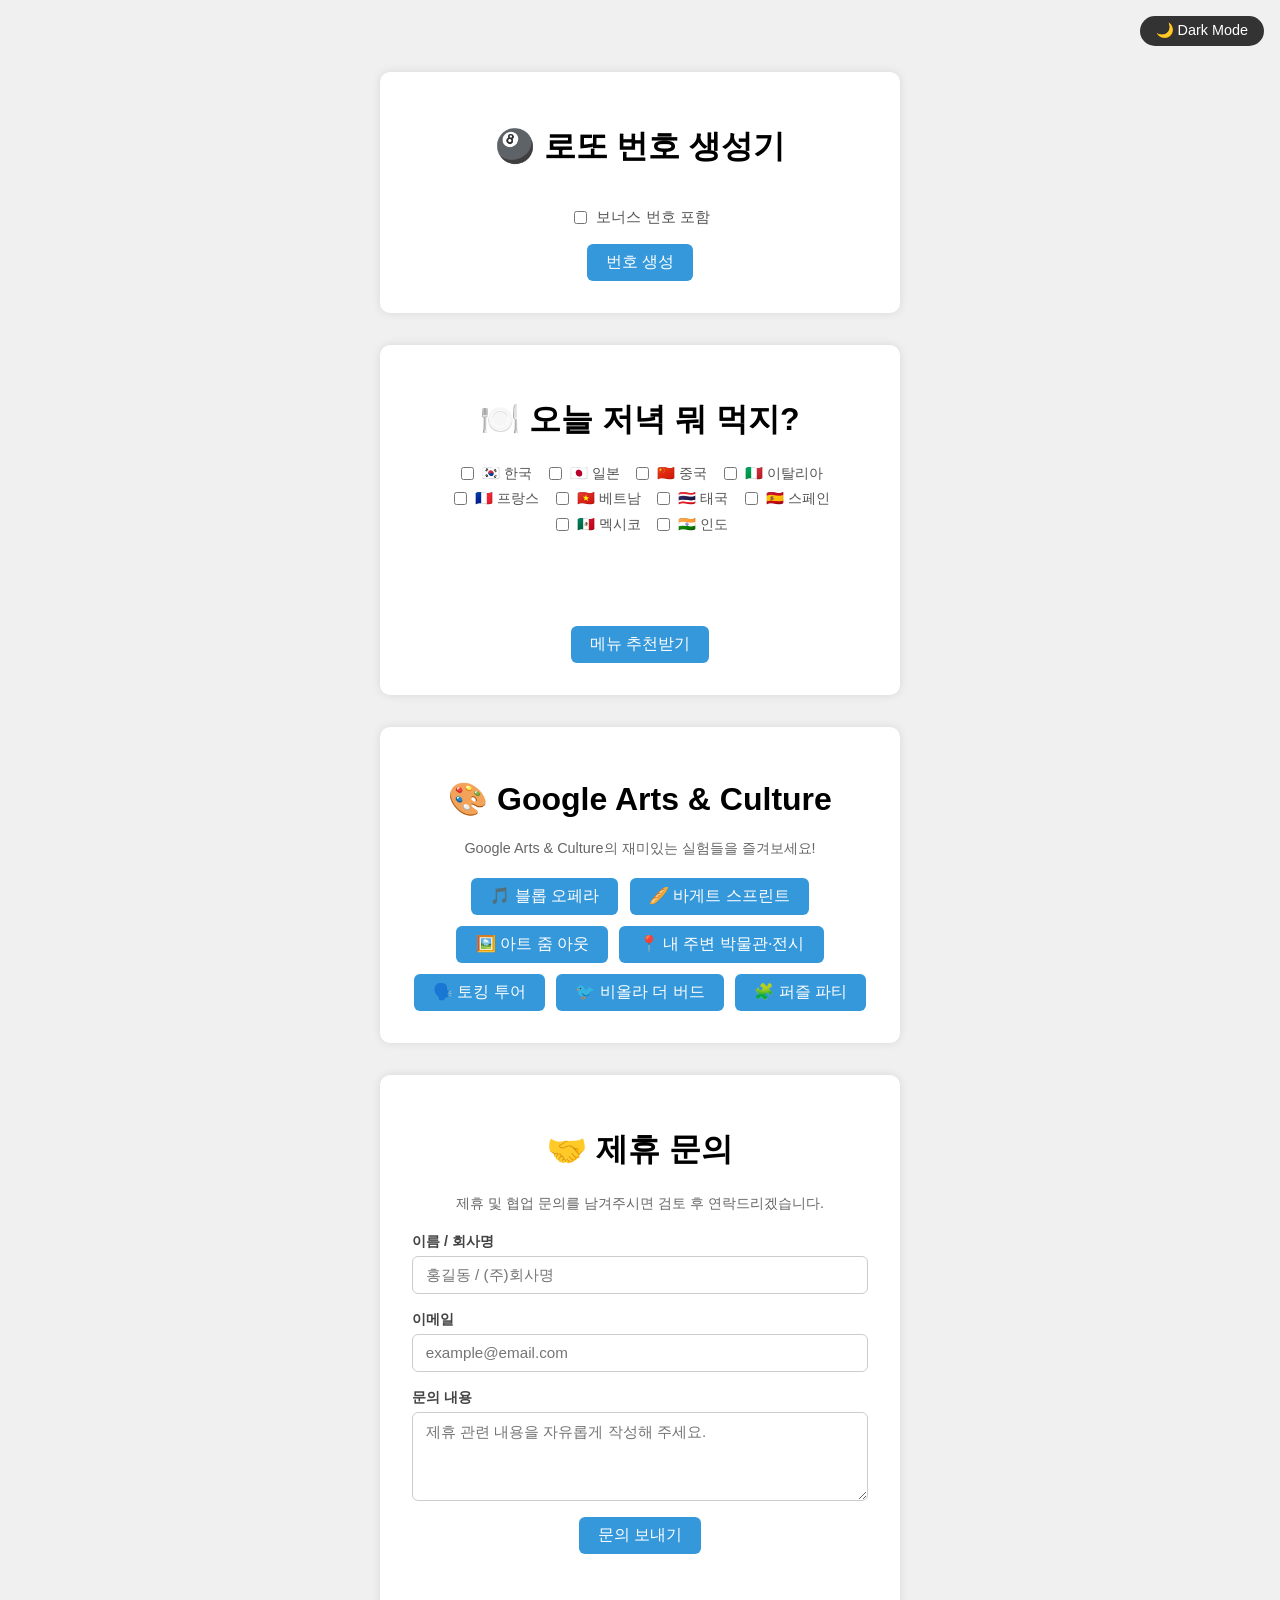
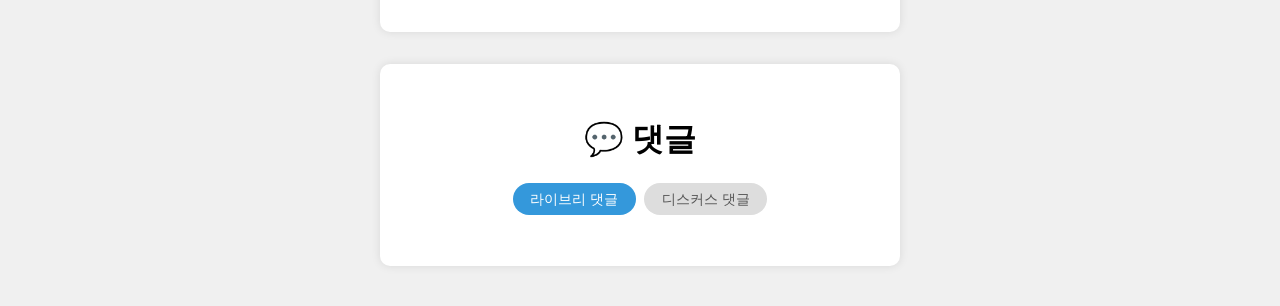
==== fun.html @ c48fc9bf "Restructure: make sougohisim the new index with fun submenu - Rename sougohisim.html → index.html as" ====
<!DOCTYPE html>
<html lang="ko">
<head>
    <meta charset="UTF-8">
    <meta name="viewport" content="width=device-width, initial-scale=1.0">
    <title>Fun And Fun</title>
    <link rel="stylesheet" href="style.css">
</head>
<body>
    <button id="theme-toggle" class="theme-toggle">🌙 Dark Mode</button>
    <div class="page-wrapper">

        <!-- 로또 섹션 -->
        <div class="container" id="lotto">
            <h1>🎱 로또 번호 생성기</h1>
            <div id="lotto-sets"></div>
            <div class="bonus-option">
                <label>
                    <input type="checkbox" id="bonus-check"> 보너스 번호 포함
                </label>
            </div>
            <div class="controls">
                <button id="generate">번호 생성</button>
            </div>
        </div>

        <!-- 저녁 메뉴 섹션 -->
        <div class="container" id="menu">
            <h1>🍽️ 오늘 저녁 뭐 먹지?</h1>
            <div class="country-checkboxes">
                <label><input type="checkbox" class="country-check" value="한국"> 🇰🇷 한국</label>
                <label><input type="checkbox" class="country-check" value="일본"> 🇯🇵 일본</label>
                <label><input type="checkbox" class="country-check" value="중국"> 🇨🇳 중국</label>
                <label><input type="checkbox" class="country-check" value="이탈리아"> 🇮🇹 이탈리아</label>
                <label><input type="checkbox" class="country-check" value="프랑스"> 🇫🇷 프랑스</label>
                <label><input type="checkbox" class="country-check" value="베트남"> 🇻🇳 베트남</label>
                <label><input type="checkbox" class="country-check" value="태국"> 🇹🇭 태국</label>
                <label><input type="checkbox" class="country-check" value="스페인"> 🇪🇸 스페인</label>
                <label><input type="checkbox" class="country-check" value="멕시코"> 🇲🇽 멕시코</label>
                <label><input type="checkbox" class="country-check" value="인도"> 🇮🇳 인도</label>
            </div>
            <div id="menu-result" class="menu-result"></div>
            <div class="controls">
                <button id="recommend">메뉴 추천받기</button>
            </div>
        </div>

        <!-- Google Arts & Culture 게임 섹션 -->
        <div class="container" id="arts">
            <h1>🎨 Google Arts &amp; Culture</h1>
            <p class="form-desc">Google Arts &amp; Culture의 재미있는 실험들을 즐겨보세요!</p>
            <div class="controls arts-btns">
                <a href="https://artsandculture.google.com/experiment/blob-opera/AAHWrq360NcGbw?cp=e30." target="_blank" rel="noopener noreferrer">
                    <button>🎵 블롭 오페라</button>
                </a>
                <a href="https://artsandculture.google.com/experiment/ZQFQrRgrvmOImQ" target="_blank" rel="noopener noreferrer">
                    <button>🥖 바게트 스프린트</button>
                </a>
                <a href="https://artsandculture.google.com/art-zoom-out" target="_blank" rel="noopener noreferrer">
                    <button>🖼️ 아트 줌 아웃</button>
                </a>
                <a href="https://artsandculture.google.com/nearby" target="_blank" rel="noopener noreferrer">
                    <button>📍 내 주변 박물관·전시</button>
                </a>
                <a href="https://artsandculture.google.com/experiment/8AGlfzgsYmBeIA" target="_blank" rel="noopener noreferrer">
                    <button>🗣️ 토킹 투어</button>
                </a>
                <a href="https://artsandculture.google.com/experiment/viola-the-bird/nAEJVwNkp-FnrQ" target="_blank" rel="noopener noreferrer">
                    <button>🐦 비올라 더 버드</button>
                </a>
                <a href="https://artsandculture.google.com/experiment/puzzle-party/EwGBPZlIzv0KRw" target="_blank" rel="noopener noreferrer">
                    <button>🧩 퍼즐 파티</button>
                </a>
            </div>
        </div>

        <!-- 제휴 문의 섹션 -->
        <div class="container" id="contact">
            <h1>🤝 제휴 문의</h1>
            <p class="form-desc">제휴 및 협업 문의를 남겨주시면 검토 후 연락드리겠습니다.</p>
            <form id="contact-form" action="https://formspree.io/f/xlgpogoq" method="POST">
                <div class="form-group">
                    <label for="name">이름 / 회사명</label>
                    <input type="text" id="name" name="name" placeholder="홍길동 / (주)회사명" required>
                </div>
                <div class="form-group">
                    <label for="email">이메일</label>
                    <input type="email" id="email" name="email" placeholder="example@email.com" required>
                </div>
                <div class="form-group">
                    <label for="message">문의 내용</label>
                    <textarea id="message" name="message" rows="4" placeholder="제휴 관련 내용을 자유롭게 작성해 주세요." required></textarea>
                </div>
                <div class="controls">
                    <button type="submit">문의 보내기</button>
                </div>
                <p id="form-status" class="form-status"></p>
            </form>
        </div>


        <!-- 댓글 섹션 -->
        <div class="container" id="comments">
            <h1>💬 댓글</h1>
            <div class="comment-tabs">
                <button class="comment-tab active" data-tab="livere">라이브리 댓글</button>
                <button class="comment-tab" data-tab="disqus">디스커스 댓글</button>
            </div>
            <div id="comment-livere" class="comment-panel active">
                <livere-comment client-id="cJ4S4rWPXteyHJUcmcD8"></livere-comment>
            </div>
            <div id="comment-disqus" class="comment-panel">
                <div id="disqus_thread"></div>
            </div>
        </div>
    </div>
    <script src="main.js"></script>
    <script type="module" src="https://www.livere.org/livere-widget.js"></script>
    <script>
        (function() {
            var disqusLoaded = false;
            document.querySelectorAll('.comment-tab').forEach(function(tab) {
                tab.addEventListener('click', function() {
                    document.querySelectorAll('.comment-tab').forEach(function(t) { t.classList.remove('active'); });
                    document.querySelectorAll('.comment-panel').forEach(function(p) { p.classList.remove('active'); });
                    tab.classList.add('active');
                    document.getElementById('comment-' + tab.dataset.tab).classList.add('active');

                    if (tab.dataset.tab === 'disqus' && !disqusLoaded) {
                        disqusLoaded = true;
                        var d = document, s = d.createElement('script');
                        s.src = 'https://https-productbuilder-webservice1-pages-dev.disqus.com/embed.js';
                        s.setAttribute('data-timestamp', +new Date());
                        (d.head || d.body).appendChild(s);
                    }
                });
            });
        })();

        // 해시로 해당 섹션으로 스크롤
        function scrollToHash() {
            var hash = window.location.hash;
            if (hash) {
                var el = document.querySelector(hash);
                if (el) {
                    setTimeout(function() {
                        el.scrollIntoView({ behavior: 'smooth', block: 'start' });
                    }, 100);
                }
            }
        }
        window.addEventListener('load', scrollToHash);
        window.addEventListener('hashchange', scrollToHash);
    </script>
</body>
</html>
---- style.css ----
body {
    font-family: sans-serif;
    display: flex;
    justify-content: center;
    align-items: flex-start;
    min-height: 100vh;
    background-color: #f0f0f0;
    transition: background-color 0.3s, color 0.3s;
    padding: 2rem 1rem;
    box-sizing: border-box;
}

body.dark {
    background-color: #1a1a2e;
    color: #e0e0e0;
}

.page-wrapper {
    display: flex;
    flex-direction: column;
    gap: 2rem;
    width: 100%;
    max-width: 520px;
    margin-top: 2rem;
}

.container {
    text-align: center;
    background-color: white;
    padding: 2rem;
    border-radius: 10px;
    box-shadow: 0 0 10px rgba(0, 0, 0, 0.1);
    transition: background-color 0.3s, box-shadow 0.3s;
}

body.dark .container {
    background-color: #16213e;
    box-shadow: 0 0 10px rgba(0, 0, 0, 0.5);
}

body.dark h1 {
    color: #e0e0e0;
}

/* 로또 */
#lotto-sets {
    display: flex;
    flex-direction: column;
    gap: 0.8rem;
    margin: 1rem 0;
}

.lotto-row {
    display: flex;
    justify-content: center;
    align-items: center;
    gap: 0.5rem;
}

.lotto-label {
    font-size: 0.85rem;
    font-weight: bold;
    color: #888;
    width: 28px;
    text-align: right;
    flex-shrink: 0;
}

body.dark .lotto-label {
    color: #aaa;
}

.number {
    width: 40px;
    height: 40px;
    border-radius: 50%;
    background-color: #eee;
    display: flex;
    justify-content: center;
    align-items: center;
    font-size: 1rem;
    font-weight: bold;
    transition: background-color 0.3s, color 0.3s;
}

body.dark .number {
    background-color: #0f3460;
    color: #e0e0e0;
}

.bonus-option {
    margin: 0.8rem 0 0;
    font-size: 0.95rem;
    color: #555;
}

body.dark .bonus-option {
    color: #ccc;
}

.bonus-option label {
    cursor: pointer;
    display: flex;
    align-items: center;
    justify-content: center;
    gap: 0.4rem;
}

.number.bonus {
    background-color: #e74c3c;
    color: white;
    position: relative;
}

body.dark .number.bonus {
    background-color: #c0392b;
    color: white;
}

.bonus-label {
    font-size: 0.7rem;
    color: #e74c3c;
    font-weight: bold;
    margin: 0 0.2rem;
    align-self: center;
}

body.dark .bonus-label {
    color: #ff6b6b;
}

/* 국가 체크박스 */
.country-checkboxes {
    display: flex;
    flex-wrap: wrap;
    gap: 0.4rem 0.8rem;
    justify-content: center;
    margin-bottom: 1rem;
}

.country-checkboxes label {
    font-size: 0.9rem;
    cursor: pointer;
    display: flex;
    align-items: center;
    gap: 0.3rem;
    color: #555;
}

body.dark .country-checkboxes label {
    color: #ccc;
}

.menu-country {
    font-size: 0.85rem;
    color: #888;
    font-weight: bold;
    letter-spacing: 0.05em;
}

body.dark .menu-country {
    color: #aaa;
}

/* 메뉴 추천 */
.menu-result {
    margin: 1rem 0;
    min-height: 60px;
    display: flex;
    flex-direction: column;
    align-items: center;
    justify-content: center;
    gap: 0.4rem;
}

.menu-name {
    font-size: 1.8rem;
    font-weight: bold;
    color: #e74c3c;
}

body.dark .menu-name {
    color: #ff6b6b;
}

.menu-desc {
    font-size: 0.95rem;
    color: #666;
}

body.dark .menu-desc {
    color: #aaa;
}

.controls {
    margin-top: 1rem;
}

button {
    padding: 0.5rem 1.2rem;
    font-size: 1rem;
    cursor: pointer;
    border: none;
    border-radius: 6px;
    background-color: #3498db;
    color: white;
    transition: background-color 0.2s;
}

button:hover {
    background-color: #2980b9;
}

body.dark button {
    background-color: #0f3460;
}

body.dark button:hover {
    background-color: #1a5276;
}

/* 제휴 문의 폼 */
.form-desc {
    font-size: 0.9rem;
    color: #666;
    margin-bottom: 1.2rem;
}

body.dark .form-desc {
    color: #aaa;
}

.form-group {
    display: flex;
    flex-direction: column;
    text-align: left;
    margin-bottom: 1rem;
}

.form-group label {
    font-size: 0.9rem;
    font-weight: bold;
    margin-bottom: 0.3rem;
    color: #444;
}

body.dark .form-group label {
    color: #ccc;
}

.form-group input,
.form-group textarea {
    padding: 0.6rem 0.8rem;
    font-size: 0.95rem;
    border: 1px solid #ccc;
    border-radius: 6px;
    outline: none;
    transition: border-color 0.2s, background-color 0.3s, color 0.3s;
    background-color: #fff;
    color: #222;
    font-family: sans-serif;
    resize: vertical;
}

.form-group input:focus,
.form-group textarea:focus {
    border-color: #3498db;
}

body.dark .form-group input,
body.dark .form-group textarea {
    background-color: #0f3460;
    color: #e0e0e0;
    border-color: #1a5276;
}

body.dark .form-group input::placeholder,
body.dark .form-group textarea::placeholder {
    color: #7f8c8d;
}

.form-status {
    margin-top: 0.8rem;
    font-size: 0.9rem;
    min-height: 1.2rem;
}

.form-status.success {
    color: #27ae60;
}

.form-status.error {
    color: #e74c3c;
}

.theme-toggle {
    position: fixed;
    top: 1rem;
    right: 1rem;
    background-color: #333;
    color: #fff;
    border: none;
    border-radius: 20px;
    padding: 0.4rem 1rem;
    font-size: 0.9rem;
    cursor: pointer;
    transition: background-color 0.3s;
    z-index: 100;
}

body.dark .theme-toggle {
    background-color: #e0e0e0;
    color: #1a1a2e;
}

/* Arts & Culture 버튼 그룹 */
.arts-btns {
    display: flex;
    gap: 0.7rem;
    justify-content: center;
    flex-wrap: wrap;
}

/* 댓글 탭 */
.comment-tabs {
    display: flex;
    gap: 0.5rem;
    margin-bottom: 1.2rem;
    justify-content: center;
}

.comment-tab {
    background-color: #ddd;
    color: #555;
    border-radius: 20px;
    font-size: 0.9rem;
    padding: 0.4rem 1.1rem;
}

.comment-tab.active {
    background-color: #3498db;
    color: white;
}

.comment-tab:hover:not(.active) {
    background-color: #bbb;
}

body.dark .comment-tab {
    background-color: #0f3460;
    color: #aaa;
}

body.dark .comment-tab.active {
    background-color: #1a5276;
    color: white;
}

.comment-panel {
    display: none;
    text-align: left;
}

.comment-panel.active {
    display: block;
}
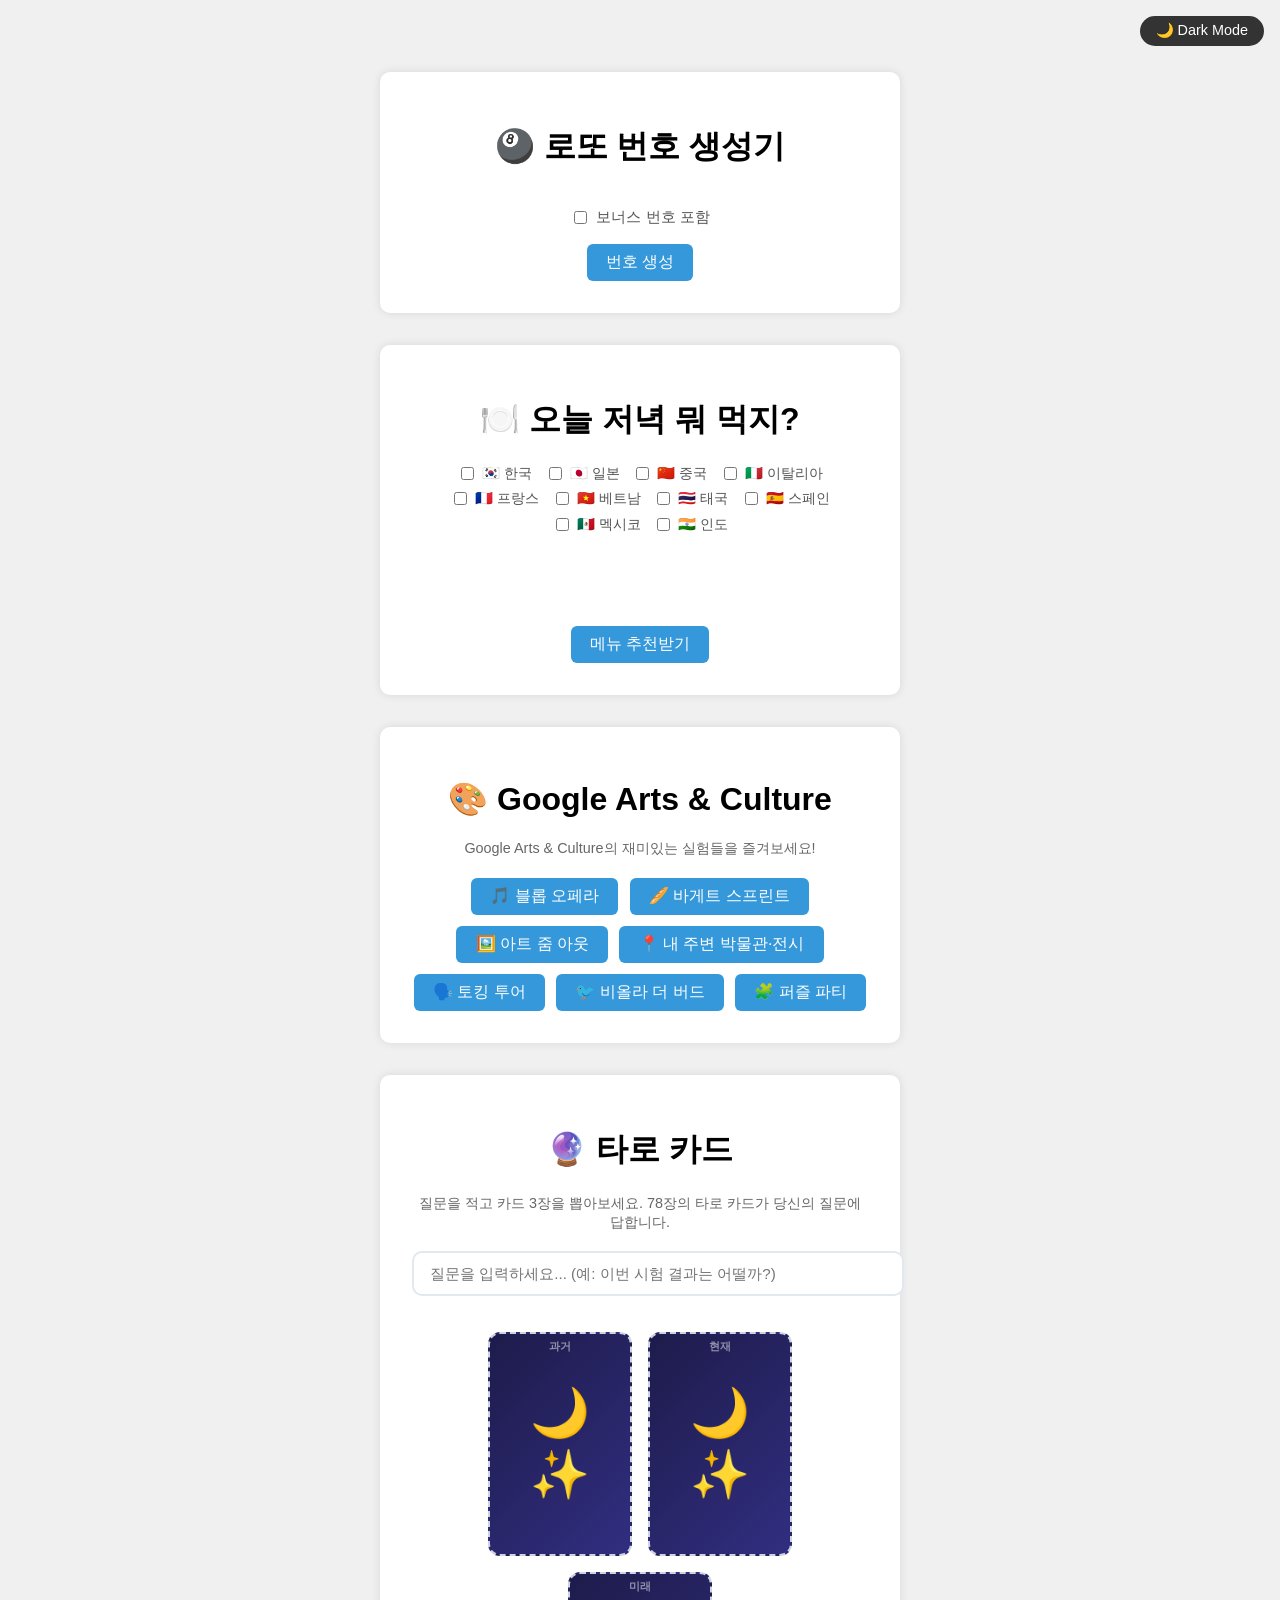
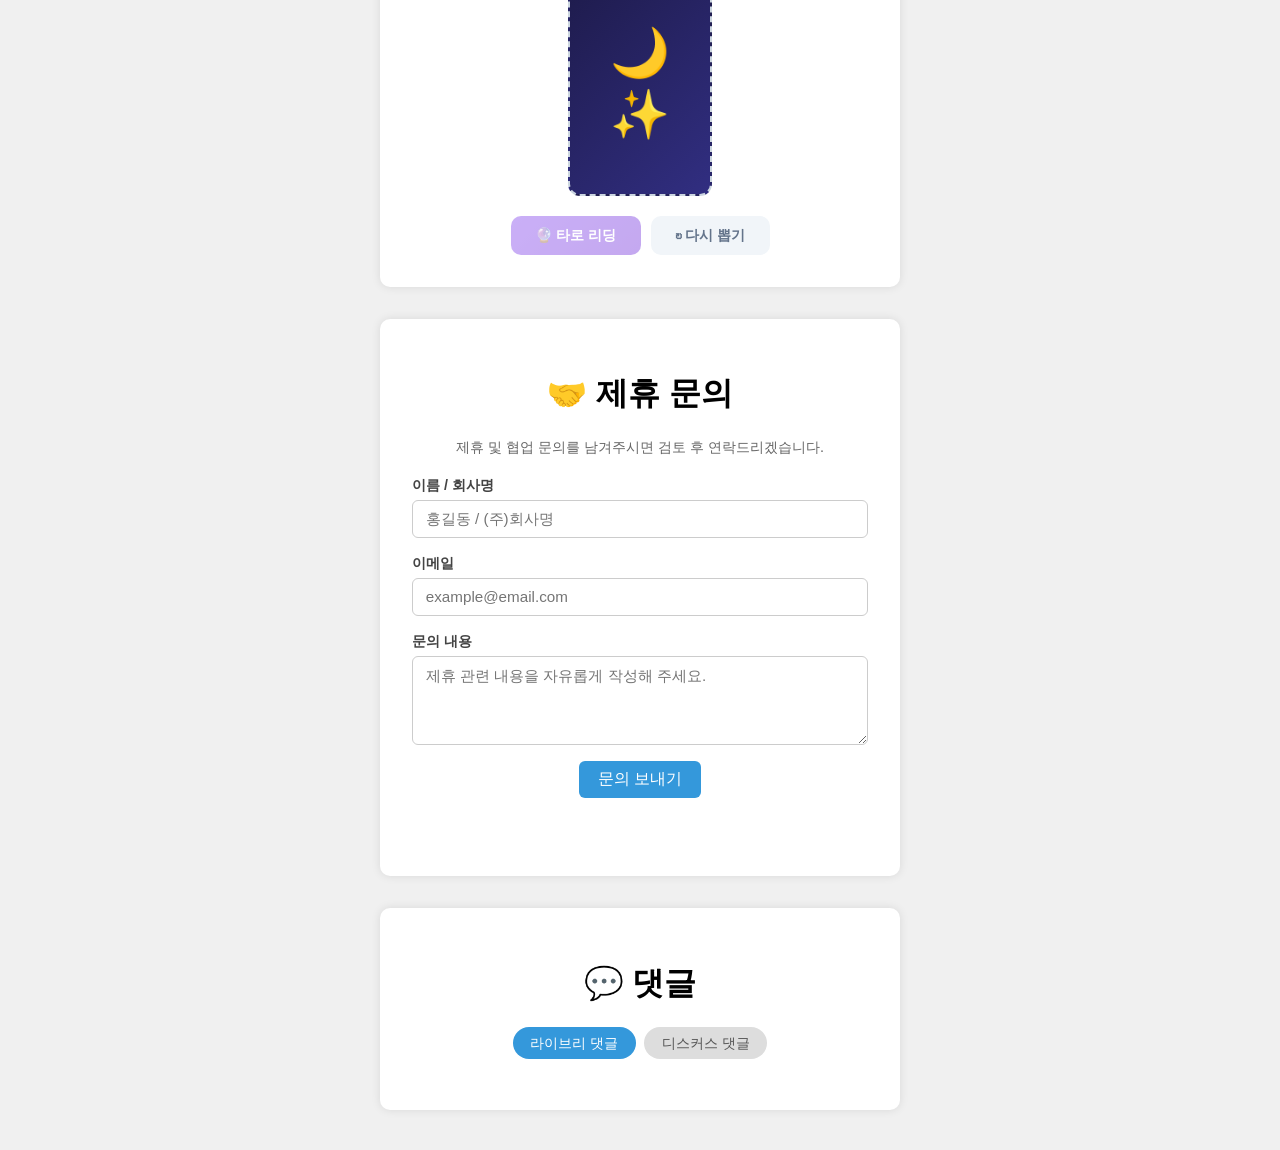
==== commit 9a5d98ec: "Add home button, dashboard, study tracking, and tarot game - Add home button in header to return to " ====
--- a/fun.html
+++ b/fun.html
@@ -74,6 +74,417 @@
             </div>
         </div>
 
+        <!-- 타로 카드 섹션 -->
+        <div class="container" id="tarot">
+            <h1>🔮 타로 카드</h1>
+            <p class="form-desc">질문을 적고 카드 3장을 뽑아보세요. 78장의 타로 카드가 당신의 질문에 답합니다.</p>
+
+            <style>
+                .tarot-input {
+                    width: 100%;
+                    padding: 12px 16px;
+                    border: 2px solid #e2e8f0;
+                    border-radius: 10px;
+                    font-size: 0.95rem;
+                    font-family: inherit;
+                    margin-bottom: 16px;
+                    transition: border-color 0.2s;
+                }
+                .tarot-input:focus { outline: none; border-color: #7c3aed; }
+                .tarot-deck {
+                    display: flex;
+                    justify-content: center;
+                    gap: 16px;
+                    margin: 20px 0;
+                    flex-wrap: wrap;
+                }
+                .tarot-slot {
+                    width: 140px;
+                    height: 220px;
+                    border-radius: 12px;
+                    border: 2px dashed #cbd5e0;
+                    display: flex;
+                    align-items: center;
+                    justify-content: center;
+                    font-size: 0.85rem;
+                    color: #94a3b8;
+                    cursor: pointer;
+                    transition: all 0.3s;
+                    position: relative;
+                    overflow: hidden;
+                    background: linear-gradient(135deg, #1e1b4b, #312e81);
+                }
+                .tarot-slot:hover:not(.drawn) {
+                    border-color: #7c3aed;
+                    box-shadow: 0 0 20px rgba(124,58,237,0.3);
+                }
+                .tarot-slot.drawn {
+                    border: 2px solid #7c3aed;
+                    cursor: default;
+                }
+                .tarot-slot .card-back {
+                    font-size: 3rem;
+                    text-align: center;
+                    line-height: 1.3;
+                }
+                .tarot-slot .card-front {
+                    display: none;
+                    flex-direction: column;
+                    align-items: center;
+                    justify-content: center;
+                    text-align: center;
+                    padding: 10px;
+                    width: 100%;
+                    height: 100%;
+                    background: linear-gradient(135deg, #faf5ff, #f3e8ff);
+                    color: #1e1b4b;
+                }
+                .tarot-slot.drawn .card-back { display: none; }
+                .tarot-slot.drawn .card-front { display: flex; }
+                .card-front .card-symbol { font-size: 2.5rem; margin-bottom: 6px; }
+                .card-front .card-name {
+                    font-size: 0.78rem;
+                    font-weight: 700;
+                    color: #5b21b6;
+                    line-height: 1.3;
+                }
+                .card-front .card-name-kr {
+                    font-size: 0.72rem;
+                    color: #7c3aed;
+                    margin-top: 2px;
+                }
+                .card-label {
+                    position: absolute;
+                    top: 6px;
+                    left: 50%;
+                    transform: translateX(-50%);
+                    font-size: 0.68rem;
+                    color: rgba(255,255,255,0.5);
+                    font-weight: 600;
+                }
+                .tarot-slot.drawn .card-label { color: #a78bfa; }
+
+                .tarot-actions {
+                    display: flex;
+                    gap: 10px;
+                    justify-content: center;
+                    flex-wrap: wrap;
+                    margin-top: 10px;
+                }
+                .tarot-btn {
+                    padding: 10px 24px;
+                    border: none;
+                    border-radius: 10px;
+                    font-size: 0.9rem;
+                    font-weight: 600;
+                    cursor: pointer;
+                    transition: all 0.2s;
+                    font-family: inherit;
+                }
+                .tarot-btn.read {
+                    background: linear-gradient(135deg, #7c3aed, #6d28d9);
+                    color: white;
+                }
+                .tarot-btn.read:hover { box-shadow: 0 4px 16px rgba(124,58,237,0.4); }
+                .tarot-btn.read:disabled { opacity: 0.4; cursor: not-allowed; box-shadow: none; }
+                .tarot-btn.reset {
+                    background: #f1f5f9;
+                    color: #64748b;
+                }
+                .tarot-btn.reset:hover { background: #e2e8f0; }
+
+                .tarot-reading {
+                    display: none;
+                    margin-top: 20px;
+                    padding: 20px;
+                    background: linear-gradient(135deg, #faf5ff, #ede9fe);
+                    border-radius: 14px;
+                    border: 1px solid #ddd6fe;
+                    line-height: 1.7;
+                    font-size: 0.92rem;
+                    color: #1e1b4b;
+                }
+                .tarot-reading h3 {
+                    font-size: 1.05rem;
+                    color: #5b21b6;
+                    margin-bottom: 14px;
+                }
+                .tarot-reading .reading-card {
+                    margin-bottom: 14px;
+                    padding: 14px;
+                    background: white;
+                    border-radius: 10px;
+                    border-left: 4px solid #7c3aed;
+                }
+                .tarot-reading .reading-card .rc-title {
+                    font-weight: 700;
+                    color: #5b21b6;
+                    margin-bottom: 6px;
+                }
+                .tarot-reading .reading-summary {
+                    margin-top: 14px;
+                    padding: 14px;
+                    background: white;
+                    border-radius: 10px;
+                    border-left: 4px solid #d97706;
+                }
+                .tarot-reading .reading-summary .rs-title {
+                    font-weight: 700;
+                    color: #d97706;
+                    margin-bottom: 6px;
+                }
+
+                @keyframes cardFlip {
+                    0% { transform: rotateY(0deg) scale(1); }
+                    50% { transform: rotateY(90deg) scale(1.05); }
+                    100% { transform: rotateY(0deg) scale(1); }
+                }
+                .tarot-slot.flipping { animation: cardFlip 0.5s ease; }
+            </style>
+
+            <input type="text" class="tarot-input" id="tarot-question" placeholder="질문을 입력하세요... (예: 이번 시험 결과는 어떨까?)" maxlength="200">
+
+            <div class="tarot-deck">
+                <div class="tarot-slot" id="tarot-card-1" onclick="drawCard(0)">
+                    <span class="card-label">과거</span>
+                    <div class="card-back">🌙<br>✨</div>
+                    <div class="card-front">
+                        <div class="card-symbol"></div>
+                        <div class="card-name"></div>
+                        <div class="card-name-kr"></div>
+                    </div>
+                </div>
+                <div class="tarot-slot" id="tarot-card-2" onclick="drawCard(1)">
+                    <span class="card-label">현재</span>
+                    <div class="card-back">🌙<br>✨</div>
+                    <div class="card-front">
+                        <div class="card-symbol"></div>
+                        <div class="card-name"></div>
+                        <div class="card-name-kr"></div>
+                    </div>
+                </div>
+                <div class="tarot-slot" id="tarot-card-3" onclick="drawCard(2)">
+                    <span class="card-label">미래</span>
+                    <div class="card-back">🌙<br>✨</div>
+                    <div class="card-front">
+                        <div class="card-symbol"></div>
+                        <div class="card-name"></div>
+                        <div class="card-name-kr"></div>
+                    </div>
+                </div>
+            </div>
+
+            <div class="tarot-actions">
+                <button class="tarot-btn read" id="tarot-read-btn" onclick="readTarot()" disabled>🔮 타로 리딩</button>
+                <button class="tarot-btn reset" onclick="resetTarot()">↻ 다시 뽑기</button>
+            </div>
+
+            <div class="tarot-reading" id="tarot-reading"></div>
+
+            <script>
+            (function() {
+                // 78장 타로 카드 데이터
+                var TAROT = [
+                    // Major Arcana (22장)
+                    {name:'The Fool',kr:'바보',symbol:'🃏',meaning:'새로운 시작, 순수함, 모험',reverse:'무모함, 부주의, 위험'},
+                    {name:'The Magician',kr:'마법사',symbol:'🎩',meaning:'창의력, 자신감, 능력 발휘',reverse:'속임수, 능력 낭비, 자만'},
+                    {name:'The High Priestess',kr:'여사제',symbol:'🌙',meaning:'직관, 지혜, 내면의 목소리',reverse:'비밀, 불안, 직관 무시'},
+                    {name:'The Empress',kr:'여황제',symbol:'👑',meaning:'풍요, 모성애, 창조력',reverse:'의존, 과잉보호, 공허'},
+                    {name:'The Emperor',kr:'황제',symbol:'🏰',meaning:'권위, 안정, 리더십',reverse:'독재, 경직, 통제 욕구'},
+                    {name:'The Hierophant',kr:'교황',symbol:'📿',meaning:'전통, 교육, 영적 지도',reverse:'반항, 비관습, 자유'},
+                    {name:'The Lovers',kr:'연인',symbol:'💕',meaning:'사랑, 조화, 선택',reverse:'갈등, 불균형, 잘못된 선택'},
+                    {name:'The Chariot',kr:'전차',symbol:'🏇',meaning:'의지력, 승리, 전진',reverse:'방향 상실, 좌절, 공격성'},
+                    {name:'Strength',kr:'힘',symbol:'🦁',meaning:'용기, 인내, 내면의 힘',reverse:'자기 의심, 나약함, 불안'},
+                    {name:'The Hermit',kr:'은둔자',symbol:'🏔️',meaning:'성찰, 내면 탐색, 지혜',reverse:'고립, 외로움, 과도한 은둔'},
+                    {name:'Wheel of Fortune',kr:'운명의 수레바퀴',symbol:'🎡',meaning:'행운, 변화, 전환점',reverse:'불운, 저항, 통제불능'},
+                    {name:'Justice',kr:'정의',symbol:'⚖️',meaning:'공정함, 진실, 균형',reverse:'불공정, 부정직, 편견'},
+                    {name:'The Hanged Man',kr:'매달린 사람',symbol:'🙃',meaning:'희생, 새로운 관점, 기다림',reverse:'저항, 무의미한 희생, 지연'},
+                    {name:'Death',kr:'죽음',symbol:'🦋',meaning:'변화, 끝과 시작, 변환',reverse:'변화 거부, 정체, 집착'},
+                    {name:'Temperance',kr:'절제',symbol:'🌈',meaning:'균형, 조화, 인내',reverse:'불균형, 과잉, 조급함'},
+                    {name:'The Devil',kr:'악마',symbol:'⛓️',meaning:'유혹, 집착, 물질주의',reverse:'해방, 자유, 속박에서 벗어남'},
+                    {name:'The Tower',kr:'탑',symbol:'⚡',meaning:'갑작스런 변화, 충격, 깨달음',reverse:'변화 회피, 두려움, 느린 변화'},
+                    {name:'The Star',kr:'별',symbol:'⭐',meaning:'희망, 영감, 치유',reverse:'절망, 불신, 방향 상실'},
+                    {name:'The Moon',kr:'달',symbol:'🌕',meaning:'환상, 불안, 무의식',reverse:'혼란 해소, 진실 발견, 두려움 극복'},
+                    {name:'The Sun',kr:'태양',symbol:'☀️',meaning:'기쁨, 성공, 활력',reverse:'우울, 실패감, 자신감 부족'},
+                    {name:'Judgement',kr:'심판',symbol:'📯',meaning:'부활, 반성, 새 출발',reverse:'자기 비난, 후회, 판단 거부'},
+                    {name:'The World',kr:'세계',symbol:'🌍',meaning:'완성, 성취, 통합',reverse:'미완성, 지연, 목표 부재'},
+                    // Minor Arcana - Wands (14장)
+                    {name:'Ace of Wands',kr:'완드 에이스',symbol:'🔥',meaning:'영감, 새 기회, 열정',reverse:'지연, 동기 부족'},
+                    {name:'Two of Wands',kr:'완드 2',symbol:'🔥',meaning:'계획, 결정, 미래 구상',reverse:'우유부단, 두려움'},
+                    {name:'Three of Wands',kr:'완드 3',symbol:'🔥',meaning:'확장, 성장, 먼 여행',reverse:'실망, 지연'},
+                    {name:'Four of Wands',kr:'완드 4',symbol:'🔥',meaning:'축하, 안정, 조화',reverse:'불안정, 갈등'},
+                    {name:'Five of Wands',kr:'완드 5',symbol:'🔥',meaning:'경쟁, 갈등, 도전',reverse:'회피, 타협'},
+                    {name:'Six of Wands',kr:'완드 6',symbol:'🔥',meaning:'승리, 인정, 자신감',reverse:'실패, 자만'},
+                    {name:'Seven of Wands',kr:'완드 7',symbol:'🔥',meaning:'방어, 끈기, 도전',reverse:'포기, 압도당함'},
+                    {name:'Eight of Wands',kr:'완드 8',symbol:'🔥',meaning:'빠른 진행, 행동, 움직임',reverse:'지연, 좌절'},
+                    {name:'Nine of Wands',kr:'완드 9',symbol:'🔥',meaning:'인내, 끈기, 마지막 시련',reverse:'지침, 방어적'},
+                    {name:'Ten of Wands',kr:'완드 10',symbol:'🔥',meaning:'부담, 책임, 과로',reverse:'위임, 짐 내려놓기'},
+                    {name:'Page of Wands',kr:'완드 시종',symbol:'🔥',meaning:'탐험, 호기심, 새 소식',reverse:'미숙, 방향 없음'},
+                    {name:'Knight of Wands',kr:'완드 기사',symbol:'🔥',meaning:'열정, 모험, 대담함',reverse:'성급함, 무모함'},
+                    {name:'Queen of Wands',kr:'완드 여왕',symbol:'🔥',meaning:'자신감, 따뜻함, 결단력',reverse:'질투, 이기적'},
+                    {name:'King of Wands',kr:'완드 왕',symbol:'🔥',meaning:'리더십, 비전, 기업가',reverse:'독선, 무자비'},
+                    // Minor Arcana - Cups (14장)
+                    {name:'Ace of Cups',kr:'컵 에이스',symbol:'💧',meaning:'새 감정, 사랑, 직관',reverse:'감정 억압, 공허'},
+                    {name:'Two of Cups',kr:'컵 2',symbol:'💧',meaning:'파트너십, 연결, 조화',reverse:'불화, 단절'},
+                    {name:'Three of Cups',kr:'컵 3',symbol:'💧',meaning:'축하, 우정, 기쁨',reverse:'과잉, 소외'},
+                    {name:'Four of Cups',kr:'컵 4',symbol:'💧',meaning:'명상, 무관심, 재평가',reverse:'기회 인식, 동기'},
+                    {name:'Five of Cups',kr:'컵 5',symbol:'💧',meaning:'상실, 슬픔, 후회',reverse:'회복, 수용'},
+                    {name:'Six of Cups',kr:'컵 6',symbol:'💧',meaning:'향수, 추억, 순수함',reverse:'과거 집착'},
+                    {name:'Seven of Cups',kr:'컵 7',symbol:'💧',meaning:'환상, 선택, 상상',reverse:'현실 직시'},
+                    {name:'Eight of Cups',kr:'컵 8',symbol:'💧',meaning:'떠남, 포기, 새 길',reverse:'집착, 두려움'},
+                    {name:'Nine of Cups',kr:'컵 9',symbol:'💧',meaning:'만족, 소원 성취, 행복',reverse:'불만족, 탐욕'},
+                    {name:'Ten of Cups',kr:'컵 10',symbol:'💧',meaning:'행복, 가정, 완전한 사랑',reverse:'불화, 파탄'},
+                    {name:'Page of Cups',kr:'컵 시종',symbol:'💧',meaning:'감성, 직관, 새 감정',reverse:'미성숙, 감정적'},
+                    {name:'Knight of Cups',kr:'컵 기사',symbol:'💧',meaning:'로맨스, 매력, 제안',reverse:'변덕, 비현실적'},
+                    {name:'Queen of Cups',kr:'컵 여왕',symbol:'💧',meaning:'공감, 돌봄, 직관',reverse:'감정 과잉, 의존'},
+                    {name:'King of Cups',kr:'컵 왕',symbol:'💧',meaning:'감정 통제, 지혜, 관용',reverse:'감정 억압, 냉담'},
+                    // Minor Arcana - Swords (14장)
+                    {name:'Ace of Swords',kr:'소드 에이스',symbol:'⚔️',meaning:'명확함, 진실, 돌파구',reverse:'혼란, 오해'},
+                    {name:'Two of Swords',kr:'소드 2',symbol:'⚔️',meaning:'균형, 결정 보류, 교착',reverse:'정보 과부하, 결정'},
+                    {name:'Three of Swords',kr:'소드 3',symbol:'⚔️',meaning:'슬픔, 상처, 이별',reverse:'치유, 용서'},
+                    {name:'Four of Swords',kr:'소드 4',symbol:'⚔️',meaning:'휴식, 회복, 명상',reverse:'불안, 번아웃'},
+                    {name:'Five of Swords',kr:'소드 5',symbol:'⚔️',meaning:'갈등, 패배, 긴장',reverse:'화해, 타협'},
+                    {name:'Six of Swords',kr:'소드 6',symbol:'⚔️',meaning:'이동, 전환, 회복',reverse:'정체, 미해결'},
+                    {name:'Seven of Swords',kr:'소드 7',symbol:'⚔️',meaning:'전략, 은밀함, 계략',reverse:'양심, 진실'},
+                    {name:'Eight of Swords',kr:'소드 8',symbol:'⚔️',meaning:'속박, 제한, 무력감',reverse:'해방, 자유'},
+                    {name:'Nine of Swords',kr:'소드 9',symbol:'⚔️',meaning:'걱정, 불안, 악몽',reverse:'회복, 희망'},
+                    {name:'Ten of Swords',kr:'소드 10',symbol:'⚔️',meaning:'끝, 바닥, 새 시작의 전조',reverse:'회복, 재기'},
+                    {name:'Page of Swords',kr:'소드 시종',symbol:'⚔️',meaning:'호기심, 지적 탐구',reverse:'가십, 성급함'},
+                    {name:'Knight of Swords',kr:'소드 기사',symbol:'⚔️',meaning:'결단, 야심, 빠른 행동',reverse:'무모, 공격적'},
+                    {name:'Queen of Swords',kr:'소드 여왕',symbol:'⚔️',meaning:'독립, 명석함, 직설',reverse:'냉정, 편협'},
+                    {name:'King of Swords',kr:'소드 왕',symbol:'⚔️',meaning:'권위, 지성, 진실',reverse:'독단, 잔인'},
+                    // Minor Arcana - Pentacles (14장)
+                    {name:'Ace of Pentacles',kr:'펜타클 에이스',symbol:'💰',meaning:'새 기회, 번영, 잠재력',reverse:'기회 놓침, 낭비'},
+                    {name:'Two of Pentacles',kr:'펜타클 2',symbol:'💰',meaning:'균형, 적응, 우선순위',reverse:'불균형, 과부하'},
+                    {name:'Three of Pentacles',kr:'펜타클 3',symbol:'💰',meaning:'팀워크, 기술, 협력',reverse:'비협조, 미숙'},
+                    {name:'Four of Pentacles',kr:'펜타클 4',symbol:'💰',meaning:'안정, 보존, 절약',reverse:'인색, 집착'},
+                    {name:'Five of Pentacles',kr:'펜타클 5',symbol:'💰',meaning:'어려움, 결핍, 고립',reverse:'회복, 도움'},
+                    {name:'Six of Pentacles',kr:'펜타클 6',symbol:'💰',meaning:'관대, 나눔, 균형',reverse:'빚, 이기심'},
+                    {name:'Seven of Pentacles',kr:'펜타클 7',symbol:'💰',meaning:'인내, 투자, 장기 성과',reverse:'조급, 낭비'},
+                    {name:'Eight of Pentacles',kr:'펜타클 8',symbol:'💰',meaning:'근면, 기술 향상, 집중',reverse:'완벽주의, 지루함'},
+                    {name:'Nine of Pentacles',kr:'펜타클 9',symbol:'💰',meaning:'풍요, 자급자족, 성취',reverse:'과시, 외로움'},
+                    {name:'Ten of Pentacles',kr:'펜타클 10',symbol:'💰',meaning:'부, 유산, 가족 번영',reverse:'분쟁, 손실'},
+                    {name:'Page of Pentacles',kr:'펜타클 시종',symbol:'💰',meaning:'학습, 새 기술, 기회',reverse:'비현실적, 게으름'},
+                    {name:'Knight of Pentacles',kr:'펜타클 기사',symbol:'💰',meaning:'성실, 책임, 꾸준함',reverse:'지루함, 완고'},
+                    {name:'Queen of Pentacles',kr:'펜타클 여왕',symbol:'💰',meaning:'실용, 안정, 양육',reverse:'불안정, 질투'},
+                    {name:'King of Pentacles',kr:'펜타클 왕',symbol:'💰',meaning:'부, 사업 성공, 안정',reverse:'탐욕, 물질주의'}
+                ];
+
+                var drawnCards = [null, null, null];
+                var drawOrder = 0;
+                var usedIndices = [];
+
+                window.drawCard = function(slot) {
+                    if (drawnCards[slot]) return;
+                    var question = document.getElementById('tarot-question').value.trim();
+                    if (!question) {
+                        document.getElementById('tarot-question').style.borderColor = '#dc2626';
+                        document.getElementById('tarot-question').focus();
+                        setTimeout(function() {
+                            document.getElementById('tarot-question').style.borderColor = '#e2e8f0';
+                        }, 1500);
+                        return;
+                    }
+
+                    var idx;
+                    do { idx = Math.floor(Math.random() * TAROT.length); } while (usedIndices.indexOf(idx) !== -1);
+                    usedIndices.push(idx);
+
+                    var card = TAROT[idx];
+                    var isReversed = Math.random() < 0.3;
+                    drawnCards[slot] = { card: card, reversed: isReversed };
+
+                    var el = document.getElementById('tarot-card-' + (slot + 1));
+                    el.classList.add('flipping');
+                    setTimeout(function() {
+                        el.querySelector('.card-front .card-symbol').textContent = card.symbol;
+                        el.querySelector('.card-front .card-name').textContent = card.name + (isReversed ? ' (R)' : '');
+                        el.querySelector('.card-front .card-name-kr').textContent = card.kr + (isReversed ? ' (역방향)' : '');
+                        el.classList.add('drawn');
+                        el.classList.remove('flipping');
+                    }, 250);
+
+                    drawOrder++;
+                    if (drawOrder >= 3) {
+                        document.getElementById('tarot-read-btn').disabled = false;
+                    }
+                };
+
+                window.resetTarot = function() {
+                    drawnCards = [null, null, null];
+                    drawOrder = 0;
+                    usedIndices = [];
+                    document.getElementById('tarot-read-btn').disabled = true;
+                    document.getElementById('tarot-reading').style.display = 'none';
+                    for (var i = 1; i <= 3; i++) {
+                        var el = document.getElementById('tarot-card-' + i);
+                        el.classList.remove('drawn', 'flipping');
+                    }
+                };
+
+                window.readTarot = function() {
+                    var question = document.getElementById('tarot-question').value.trim();
+                    var positions = ['과거 (Past)', '현재 (Present)', '미래 (Future)'];
+                    var html = '<h3>🔮 타로 리딩 결과</h3>';
+                    html += '<p style="margin-bottom:14px;color:#64748b;font-size:0.85rem;">질문: "' + question.replace(/</g,'&lt;') + '"</p>';
+
+                    for (var i = 0; i < 3; i++) {
+                        var d = drawnCards[i];
+                        var c = d.card;
+                        var r = d.reversed;
+                        var posLabel = positions[i];
+                        var posDesc = i === 0 ? '이 카드는 질문과 관련된 과거의 영향을 나타냅니다.' :
+                                      i === 1 ? '이 카드는 현재 상황과 당면한 에너지를 보여줍니다.' :
+                                                '이 카드는 앞으로 다가올 가능성과 결과를 암시합니다.';
+                        html += '<div class="reading-card">';
+                        html += '<div class="rc-title">' + c.symbol + ' ' + posLabel + ' — ' + c.kr + (r ? ' (역방향)' : '') + '</div>';
+                        html += '<p><strong>카드:</strong> ' + c.name + '</p>';
+                        html += '<p><strong>의미:</strong> ' + (r ? c.reverse : c.meaning) + '</p>';
+                        html += '<p style="margin-top:6px;">' + posDesc + ' ';
+
+                        if (r) {
+                            html += '이 카드가 역방향으로 나왔으므로, ' + c.reverse + '의 에너지가 작용하고 있습니다. ';
+                            html += '"' + question + '"에 대해 ' + c.kr + ' 카드는 ';
+                            if (i === 0) html += '과거에 ' + c.reverse + '와 관련된 경험이 현재에 영향을 미치고 있음을 알려줍니다.';
+                            else if (i === 1) html += '현재 ' + c.reverse + '의 상태를 인식하고 주의를 기울일 필요가 있음을 말합니다.';
+                            else html += '앞으로 ' + c.reverse + '에 대비하되, 이를 긍정적으로 전환할 기회가 있음을 암시합니다.';
+                        } else {
+                            html += c.meaning + '의 긍정적 에너지가 이 위치에서 작용합니다. ';
+                            html += '"' + question + '"에 대해 ' + c.kr + ' 카드는 ';
+                            if (i === 0) html += '과거에 ' + c.meaning + '의 경험이 현재의 기반이 되었음을 보여줍니다.';
+                            else if (i === 1) html += '현재 ' + c.meaning + '의 에너지가 당신과 함께하고 있음을 알려줍니다.';
+                            else html += '미래에 ' + c.meaning + '의 흐름이 기다리고 있으며 긍정적 방향으로 나아갈 수 있음을 보여줍니다.';
+                        }
+                        html += '</p></div>';
+                    }
+
+                    // 종합 해석
+                    html += '<div class="reading-summary">';
+                    html += '<div class="rs-title">📝 종합 해석</div>';
+                    html += '<p>"' + question.replace(/</g,'&lt;') + '"에 대한 3장의 카드를 종합하면, ';
+                    html += '과거의 <strong>' + drawnCards[0].card.kr + '</strong>에서 ';
+                    html += '현재의 <strong>' + drawnCards[1].card.kr + '</strong>를 거쳐 ';
+                    html += '미래의 <strong>' + drawnCards[2].card.kr + '</strong>로 이어지는 흐름을 보여줍니다. ';
+
+                    var positiveCount = drawnCards.filter(function(d) { return !d.reversed; }).length;
+                    if (positiveCount >= 2) {
+                        html += '전반적으로 긍정적인 에너지가 흐르고 있으며, 현재의 노력이 좋은 결과로 이어질 가능성이 높습니다. ';
+                        html += '자신을 믿고 꾸준히 나아가세요!</p>';
+                    } else {
+                        html += '현재 도전적인 상황이지만, 이는 성장을 위한 과정입니다. ';
+                        html += '역방향 카드들이 주는 메시지에 귀 기울이고, 부족한 부분을 보완하면 좋은 결과를 얻을 수 있습니다.</p>';
+                    }
+                    html += '</div>';
+
+                    var readingEl = document.getElementById('tarot-reading');
+                    readingEl.innerHTML = html;
+                    readingEl.style.display = 'block';
+                    readingEl.scrollIntoView({ behavior: 'smooth', block: 'start' });
+                };
+            })();
+            </script>
+        </div>
+
         <!-- 제휴 문의 섹션 -->
         <div class="container" id="contact">
             <h1>🤝 제휴 문의</h1>
